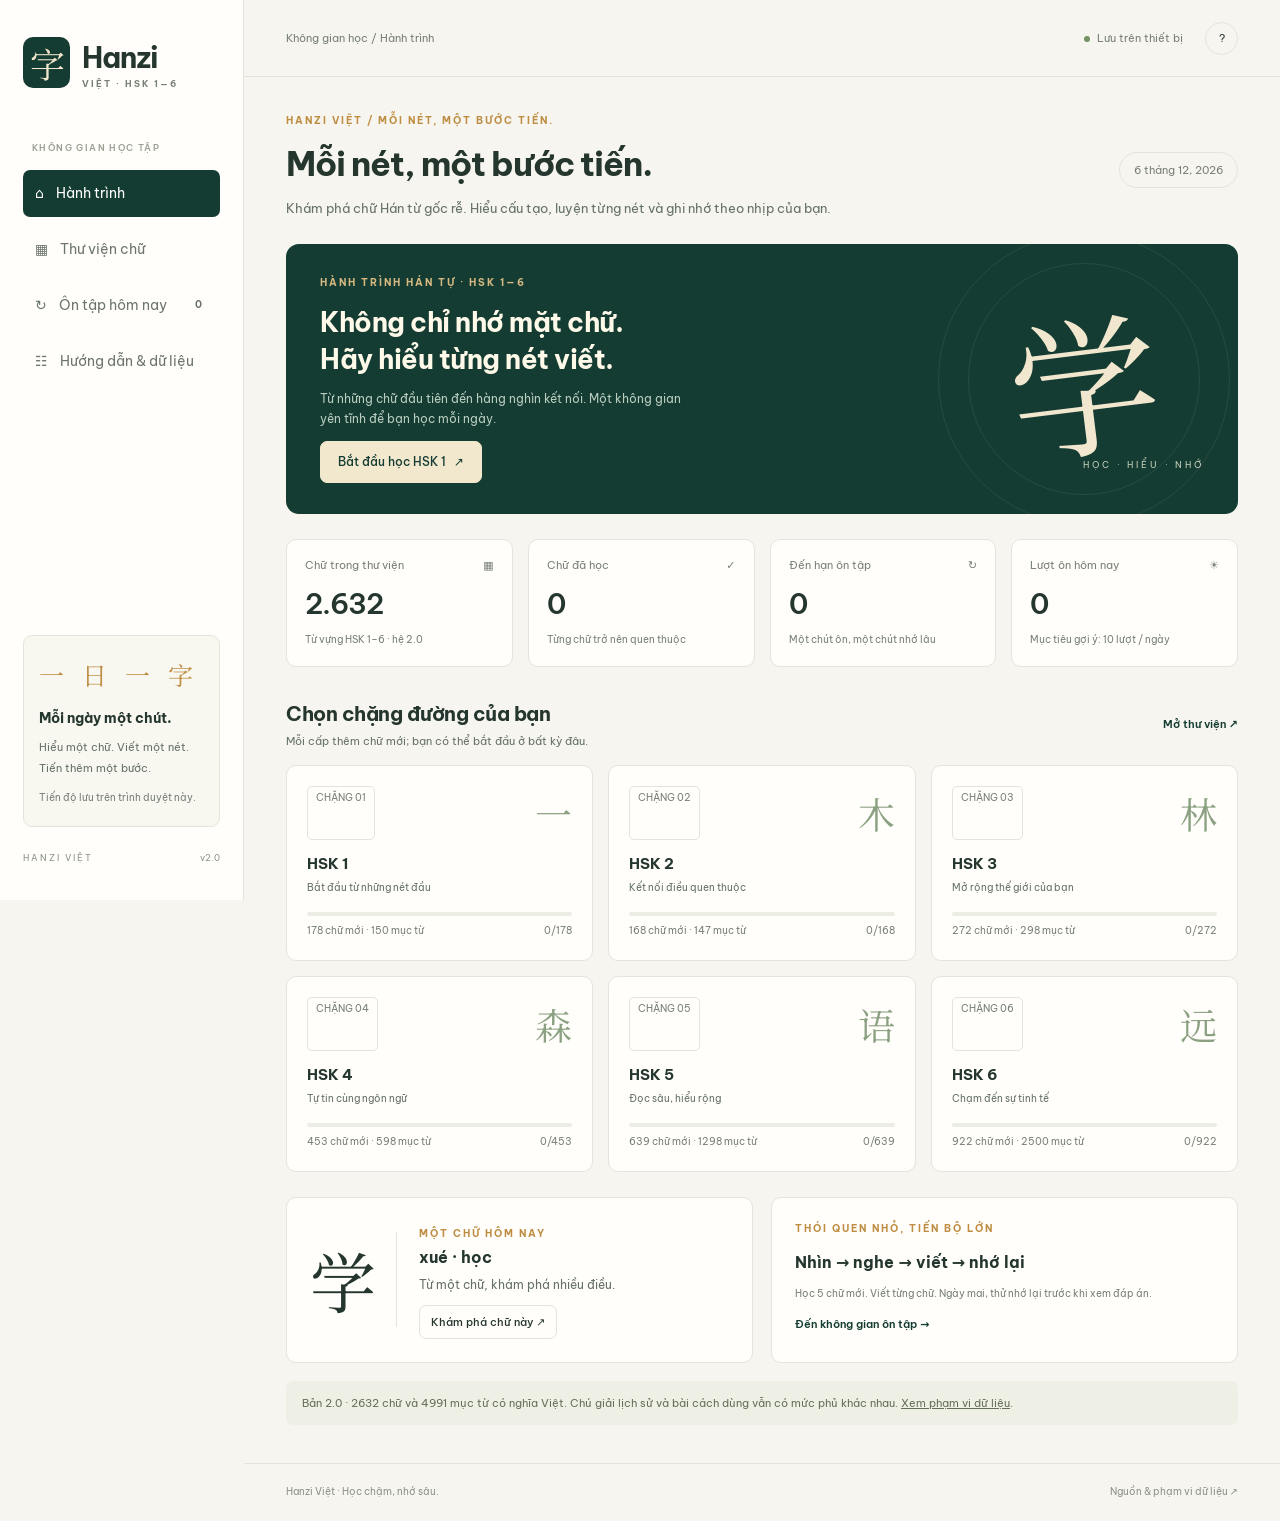
==== index.html @ 939bdaa4 "Add files via upload" ====
<!doctype html><html lang="vi"><head><meta charset="utf-8"><meta name="viewport" content="width=device-width,initial-scale=1"><meta name="theme-color" content="#153c32"><meta name="description" content="Học chữ Hán HSK 1–6: tra cứu, phân tích thành phần, luyện viết và ôn tập."><title>Hanzi Việt — Mỗi nét, một bước tiến</title><link rel="stylesheet" href="./css/style.css?v=2.0.0"><link rel="icon" href="./icon.svg" type="image/svg+xml"></head><body>
<aside class="sidebar"><a class="brand" href="#home"><span class="seal">字</span><span>Hanzi<span class="brand-small">VIỆT · HSK 1—6</span></span></a><div class="side-label">KHÔNG GIAN HỌC TẬP</div><nav aria-label="Điều hướng chính"><a href="#home" data-page="home">⌂ <span>Hành trình</span></a><a href="#library" data-page="library">▦ <span>Thư viện chữ</span></a><a href="#review" data-page="review">↻ <span>Ôn tập hôm nay</span><b id="dueBadge">0</b></a><a href="#guide" data-page="guide">☷ <span>Hướng dẫn & dữ liệu</span></a></nav><div class="side-note"><span>一 日 一 字</span><h3>Mỗi ngày một chút.</h3><p>Hiểu một chữ. Viết một nét.<br>Tiến thêm một bước.</p><div class="tiny">Tiến độ lưu trên trình duyệt này.</div></div><div class="side-footer">HANZI VIỆT <span>v2.0</span></div></aside>
<div class="shell"><header><span id="breadcrumb">Không gian học / Hành trình</span><div class="top-actions"><span class="local-dot">Lưu trên thiết bị</span><button id="helpBtn" class="icon-btn" aria-label="Hướng dẫn">?</button></div></header><main id="main" tabindex="-1"><div class="loading">Đang mở thư viện Hán tự…</div></main><footer>Hanzi Việt · Học chậm, nhớ sâu. <a href="#guide">Nguồn & phạm vi dữ liệu ↗</a></footer></div>
<dialog id="characterDialog"><div class="dialog-top"><span id="dialogLabel">KHÁM PHÁ CHỮ HÁN</span><button id="closeDialog" class="icon-btn" aria-label="Đóng">✕</button></div><div id="characterContent"></div></dialog><div id="toast" role="status" aria-live="polite"></div>
<script src="./vendor/hanzi-writer.min.js" defer></script><script type="module" src="./js/app.js?v=2.0.0"></script></body></html>
---- css/style.css ----
@import url('https://fonts.googleapis.com/css2?family=Be+Vietnam+Pro:wght@400;500;600;700;800&family=Noto+Serif+SC:wght@400;500;600&display=swap');
:root{--paper:#f6f5ef;--white:#fffefa;--ink:#24362e;--green:#153c32;--muted:#788076;--line:#e3e5dc;--gold:#be8d42;--pale:#eaf0e6;--red:#a3543f}*{box-sizing:border-box}body{margin:0;background:var(--paper);color:var(--ink);font:14px/1.65 'Be Vietnam Pro',system-ui,sans-serif}button,input,select{font:inherit}button,a{touch-action:manipulation}button{cursor:pointer}a{color:inherit;text-decoration:none}button:focus-visible,a:focus-visible,input:focus-visible,select:focus-visible{outline:3px solid #be8d42;outline-offset:3px}button:disabled{opacity:.45;cursor:default}h1,h2,h3,p{margin-top:0}h1{font-size:34px;letter-spacing:-1.2px;line-height:1.3;margin-bottom:12px}h2{font-size:20px;letter-spacing:-.5px}h3{font-size:16px}p{color:#657166}.sidebar{position:fixed;inset:0 auto 0 0;width:244px;background:var(--white);border-right:1px solid var(--line);padding:34px 23px;display:flex;flex-direction:column}.brand{display:flex;align-items:center;gap:12px;font-size:29px;font-weight:700;letter-spacing:-1px}.seal{display:grid;place-items:center;background:var(--green);color:#f3e8ce;width:47px;height:51px;border-radius:10px;font:35px 'Noto Serif SC',serif}.brand-small{display:block;font-size:9px;letter-spacing:2px;color:var(--muted);margin-top:-5px}.side-label{font-size:9px;font-weight:600;letter-spacing:1.4px;color:#9ba093;margin:49px 9px 14px}nav{display:grid;gap:9px}nav a{display:flex;gap:12px;align-items:center;padding:12px;border-radius:7px;color:#6c766b;font-size:14px}nav a.active{background:var(--green);color:white}nav b{margin-left:auto;font-size:10px;background:#ffffff25;border-radius:5px;padding:1px 6px}.side-note{margin-top:auto;border:1px solid var(--line);border-radius:9px;padding:20px 15px;background:#f8f8f1}.side-note>span{color:var(--gold);font:25px 'Noto Serif SC',serif;letter-spacing:6px}.side-note h3{margin:15px 0 7px;font-size:14px}.side-note p{font-size:11px;line-height:1.9}.tiny{font-size:10px;color:var(--muted)}.side-footer{font-size:9px;letter-spacing:2px;padding-top:24px;color:#8b9385}.side-footer span{float:right;letter-spacing:0}.shell{margin-left:244px}header{height:77px;border-bottom:1px solid var(--line);padding:0 42px;display:flex;align-items:center;justify-content:space-between;font-size:11px;color:var(--muted)}.top-actions{display:flex;gap:22px;align-items:center}.local-dot:before{content:'';display:inline-block;width:6px;height:6px;border-radius:100%;background:#729264;margin-right:7px}.icon-btn{border:1px solid var(--line);border-radius:50%;background:transparent;color:var(--ink);width:33px;height:33px}main{max-width:1310px;margin:auto;padding:36px 42px 20px;min-height:calc(100vh - 145px)}.eyebrow{font-size:10px;letter-spacing:2px;font-weight:700;color:var(--gold);margin-bottom:12px}.heading-row,.section-head{display:flex;align-items:center;justify-content:space-between;gap:15px}.intro p{max-width:600px;font-size:13px}.date-pill{border:1px solid var(--line);padding:8px 14px;border-radius:30px;font-size:11px;color:var(--muted);white-space:nowrap}.hero{background:var(--green);border-radius:13px;overflow:hidden;position:relative;color:#fff9e9;margin:25px 0;min-height:245px;padding:31px 34px;display:flex;align-items:center;justify-content:space-between}.hero-copy{max-width:55%;position:relative;z-index:1}.hero .eyebrow{color:#d6b980}.hero h2{font-size:27px;margin-bottom:10px;line-height:1.4}.hero p{color:#b9cdc0;font-size:12px;max-width:370px}.hero-art{width:240px;align-self:stretch;display:flex;align-items:center;justify-content:center;position:relative}.hero-art:before,.hero-art:after{content:'';position:absolute;border:1px solid #ffffff14;border-radius:50%;width:230px;height:230px}.hero-art:after{width:290px;height:290px}.hero-char{font:150px/1 'Noto Serif SC',serif;color:#f1e7ce;z-index:1;transform:rotate(-7deg)}.hero-art small{position:absolute;bottom:10px;right:0;letter-spacing:3px;color:#c6d1bc;font-size:9px}.btn{border:1px solid var(--line);background:var(--white);color:var(--ink);border-radius:7px;padding:10px 17px;display:inline-flex;align-items:center;justify-content:center;gap:8px;font-weight:500;font-size:12px}.btn.primary{background:var(--green);border-color:var(--green);color:white}.btn.cream{background:#f2e8ce;color:var(--green);border-color:#f2e8ce}.btn.ghost{background:transparent}.btn.small{padding:7px 11px;font-size:11px}.stats{display:grid;grid-template-columns:repeat(4,1fr);gap:15px;margin:25px 0 30px}.stat{background:var(--white);border:1px solid var(--line);border-radius:10px;padding:16px 18px}.stat-top{font-size:11px;color:var(--muted);display:flex;justify-content:space-between}.stat strong{font-size:28px;font-weight:600;letter-spacing:-1px;display:block;margin-top:7px}.stat small{font-size:10px;color:var(--muted)}.section-head{margin:28px 0 15px}.section-head h2{margin:0}.section-head p{font-size:11px;margin:2px 0 0}.text-link{font-size:11px;color:var(--green);font-weight:600}.levels{display:grid;grid-template-columns:repeat(3,1fr);gap:15px}.level-card{background:var(--white);border:1px solid var(--line);border-radius:10px;padding:20px;text-align:left;color:var(--ink);position:relative;transition:transform .15s,border-color .15s}.level-card:hover{transform:translateY(-3px);border-color:#80987b}.level-top{display:flex;justify-content:space-between}.level-no{font-size:10px;padding:3px 8px;border:1px solid var(--line);border-radius:5px;color:var(--muted)}.level-glyph{font:37px 'Noto Serif SC',serif;color:#8ba182}.level-card h3{margin:12px 0 3px;font-size:15px}.level-card p{font-size:10px;margin:0}.progress-line{height:4px;background:#ecede5;border-radius:5px;overflow:hidden;margin:16px 0 7px}.progress-line span{display:block;height:100%;background:#849e6f}.level-meta{display:flex;justify-content:space-between;font-size:10px;color:var(--muted)}.bottom-grid{display:grid;grid-template-columns:1fr 1fr;gap:18px;margin-top:25px}.panel{background:var(--white);border:1px solid var(--line);padding:23px;border-radius:10px}.panel h3{margin-bottom:10px}.daily{display:flex;gap:22px;align-items:center}.daily-glyph{font:66px 'Noto Serif SC',serif;min-width:80px;text-align:center;border-right:1px solid var(--line);padding-right:20px}.daily h3{margin:0}.daily p{font-size:12px;margin:5px 0 10px}.note{font-size:11px;padding:13px 16px;border-radius:7px;background:#eeefe5;color:#65705a;margin:18px 0}.note.warning{background:#fbefdf;color:#856028}.filters{display:flex;gap:10px;align-items:center;flex-wrap:wrap;margin:22px 0 15px}.search{flex:1;min-width:180px;border:1px solid var(--line);background:var(--white);border-radius:8px;padding:12px 14px}.select{border:1px solid var(--line);background:var(--white);border-radius:8px;padding:11px 14px}.segmented{display:flex;gap:5px;flex-wrap:wrap}.chip{border:1px solid var(--line);background:var(--white);border-radius:6px;padding:7px 12px;font-size:11px;color:var(--muted)}.chip.active{background:var(--green);border-color:var(--green);color:white}.library-toolbar{display:flex;justify-content:space-between;align-items:center;margin:18px 0;gap:10px;flex-wrap:wrap;font-size:11px;color:var(--muted)}.char-grid{display:grid;grid-template-columns:repeat(6,1fr);gap:12px}.char-card{position:relative;padding:18px 10px 14px;background:var(--white);border:1px solid var(--line);border-radius:9px;text-align:center;color:var(--ink)}.char-card:hover{border-color:#80987b;background:#f0f4eb}.char-card .hanzi{font:45px/1.4 'Noto Serif SC',serif;display:block}.char-card .py{color:var(--gold);font-size:11px;display:block;min-height:20px}.char-card .meaning{font-size:10px;color:var(--muted);display:block;white-space:nowrap;text-overflow:ellipsis;overflow:hidden}.learned-mark{position:absolute;right:8px;top:6px;color:#6d8e61;font-size:11px}.pagination{display:flex;justify-content:center;align-items:center;gap:15px;margin:23px 0;font-size:12px}footer{max-width:1310px;padding:20px 42px;margin:auto;color:#8d9488;font-size:10px;display:flex;justify-content:space-between;gap:15px;border-top:1px solid var(--line)}dialog{border:1px solid var(--line);border-radius:15px;background:var(--paper);color:var(--ink);max-width:920px;width:calc(100% - 32px);padding:0;max-height:92vh}dialog::backdrop{background:#10271f80;backdrop-filter:blur(3px)}.dialog-top{display:flex;align-items:center;justify-content:space-between;padding:15px 24px;border-bottom:1px solid var(--line);font-size:10px;letter-spacing:1px;position:sticky;top:0;background:var(--paper);z-index:3}.detail-main{display:grid;grid-template-columns:260px 1fr;gap:25px;padding:25px}.writer-col{text-align:center}.writer-box{background:var(--white);border:1px solid var(--line);border-radius:9px;width:240px;height:240px;margin:0 auto 12px;position:relative;background-image:linear-gradient(45deg,transparent 49.7%,#e5e7dc 50%,transparent 50.3%),linear-gradient(-45deg,transparent 49.7%,#e5e7dc 50%,transparent 50.3%),linear-gradient(90deg,transparent 49.7%,#e5e7dc 50%,transparent 50.3%),linear-gradient(transparent 49.7%,#e5e7dc 50%,transparent 50.3%);touch-action:none;overflow:hidden}.writer-fallback{font:150px/240px 'Noto Serif SC',serif;color:#49654b}.writer-actions{display:flex;gap:6px;justify-content:center;flex-wrap:wrap}.writing-status{font-size:11px;color:var(--muted);min-height:36px;margin:12px 0}.detail-title{font-size:31px;margin-bottom:4px}.detail-pinyin{color:var(--gold);font-size:18px}.detail-meaning{font-size:19px;margin:12px 0}.en{font-size:12px;color:var(--muted)}.tag{font-size:10px;display:inline-block;padding:2px 7px;border-radius:4px;background:var(--pale);color:#527049;margin-right:5px}.detail-tabs{display:flex;overflow:auto;gap:8px;border-bottom:1px solid var(--line);margin:18px 0 15px;padding-bottom:8px}.detail-tabs button{white-space:nowrap}.detail-section{font-size:12px}.component{font:24px 'Noto Serif SC',serif;color:var(--green);background:var(--pale);padding:12px;border-radius:8px;margin-bottom:14px;overflow-wrap:anywhere}.detail-section h3{font-size:13px;margin:18px 0 6px}.word-row{border-bottom:1px solid var(--line);padding:10px 0;display:flex;align-items:center;justify-content:space-between;gap:12px}.word-row strong{font:23px 'Noto Serif SC',serif}.word-row p{font-size:11px;margin:0}.word-row span{font-size:11px;color:var(--gold)}.sentence{border-left:3px solid #9eb38a;padding:4px 12px;margin:13px 0}.sentence .zh{font:22px/1.7 'Noto Serif SC',serif}.sentence p{margin:4px 0}.detail-buttons{display:flex;flex-wrap:wrap;gap:7px;margin-top:18px}.empty{text-align:center;padding:50px 20px;color:var(--muted)}.review-card{max-width:650px;margin:25px auto;text-align:center;padding:35px}.review-glyph{font:130px 'Noto Serif SC',serif;margin:20px 0}.review-answer{border-top:1px solid var(--line);margin-top:20px;padding-top:20px}.review-actions{display:flex;justify-content:center;gap:10px;flex-wrap:wrap;margin-top:20px}.review-actions .again{border-color:#d7b9a9;color:var(--red)}.guide-grid{display:grid;grid-template-columns:1fr 1fr;gap:18px}.guide-grid .panel{font-size:12px}.guide-grid li{margin-bottom:10px;color:#657166}.source-link{display:block;text-decoration:underline;text-underline-offset:3px;margin:8px 0;color:var(--green)}.coverage{width:100%;border-collapse:collapse;font-size:11px}.coverage th,.coverage td{text-align:left;padding:10px;border-bottom:1px solid var(--line)}#toast{position:fixed;bottom:26px;left:50%;transform:translateX(-50%);background:var(--green);color:white;border-radius:8px;padding:12px 20px;z-index:20;font-size:12px;display:none;max-width:90vw}.loading{padding:70px;text-align:center;color:var(--muted)}.error{padding:20px;background:#fbefdf;border-radius:10px;color:#854f2f}.file-input{display:none}.guide-wide{grid-column:1/-1}.notice-small{font-size:10px;color:var(--muted)}
@media(min-width:1450px){.char-grid{grid-template-columns:repeat(8,1fr)}}
@media(max-width:1100px){.sidebar{width:205px;padding:28px 15px}.shell{margin-left:205px}main{padding:28px}header{padding:0 28px}.char-grid{grid-template-columns:repeat(5,1fr)}.levels{gap:10px}.hero-art{width:180px}.hero-char{font-size:125px}.stats{gap:10px}.stat{padding:14px}.stat strong{font-size:25px}.detail-main{grid-template-columns:245px 1fr;gap:15px;padding:20px}}
@media(max-width:760px){.sidebar{position:relative;width:100%;padding:15px 18px;border-right:0;border-bottom:1px solid var(--line);display:block}.brand{font-size:24px}.seal{width:36px;height:39px;font-size:28px}.brand-small{font-size:8px}.side-label,.side-note,.side-footer{display:none}nav{display:flex;gap:5px;margin-top:15px;overflow:auto}nav a{font-size:11px;padding:9px;gap:5px;white-space:nowrap;flex:1;justify-content:center}nav a:last-child span{font-size:0}nav a:last-child span:after{content:'Trợ giúp';font-size:11px}nav b{display:none}.shell{margin-left:0}header{height:48px;padding:0 19px;font-size:10px}.local-dot{display:none}main{padding:24px 18px 20px}h1{font-size:27px}.date-pill{display:none}.intro p{font-size:12px}.hero{padding:24px 21px;min-height:230px;margin:20px 0}.hero-copy{max-width:72%}.hero h2{font-size:23px}.hero p{font-size:11px}.hero-art{width:80px}.hero-char{font-size:90px}.hero-art:before{width:150px;height:150px}.hero-art:after{width:200px;height:200px}.hero-art small{display:none}.stats{grid-template-columns:1fr 1fr;gap:10px;margin:20px 0}.stat{padding:13px 15px}.stat strong{font-size:27px}.stat-top{font-size:10px}.levels{grid-template-columns:1fr 1fr}.level-card{padding:16px}.level-card p{font-size:9px}.bottom-grid,.guide-grid{grid-template-columns:1fr}.guide-wide{grid-column:auto}.panel{padding:19px}.section-head h2{font-size:18px}.char-grid{grid-template-columns:repeat(3,1fr);gap:9px}.char-card{padding:13px 7px}.char-card .hanzi{font-size:41px}.filters{gap:8px}.search{min-width:100%;order:-1}.select{flex:1;padding:9px;font-size:11px}.segmented{gap:5px}.chip{padding:6px 10px}.detail-main{display:flex;flex-direction:column;padding:17px}.detail-title{font-size:25px}.detail-info{min-width:0}.writer-col{border-bottom:1px solid var(--line);padding-bottom:15px}.detail-pinyin{font-size:16px}.detail-meaning{font-size:18px}.detail-tabs{position:sticky;top:64px;background:var(--paper);z-index:2;padding-top:6px}.dialog-top{padding:12px 17px}dialog{width:calc(100% - 16px);max-height:94vh}.review-glyph{font-size:110px}.review-card{padding:25px 16px}footer{padding:16px 18px;font-size:9px;display:block}footer a{display:block;margin-top:5px}.section-head .text-link{font-size:10px}.daily-glyph{font-size:53px}.coverage th,.coverage td{padding:8px 4px}.guide-grid .panel{overflow:auto}}
@media(prefers-reduced-motion:reduce){*{scroll-behavior:auto!important;transition:none!important}}
/* v2: content-first mobile dialog, visible tab panels and explicit scrolling. */
dialog{overflow-y:auto;overscroll-behavior:contain;max-height:92dvh;scroll-padding-top:70px}.detail-section{min-height:210px;scroll-margin-top:130px;outline-offset:4px}.detail-tabs{position:sticky;top:64px;background:var(--paper);z-index:2;flex-wrap:wrap;overflow:visible;padding-top:8px}.detail-tabs .chip{font-size:12px;padding:9px 12px;min-height:42px}.detail-overview{overflow-wrap:anywhere}.panel-title{font-size:18px!important;margin:4px 0 8px!important}.panel-lead{color:var(--muted);font-size:12px}.structure-overview{display:grid;grid-template-columns:1fr 1fr;gap:15px}.structure-overview .component{margin:5px 0}.ids-tree{padding:18px;background:var(--white);border:1px solid var(--line);border-radius:9px;overflow:auto;margin-bottom:12px}.ids-node{text-align:center}.ids-label{font-size:11px;color:#6c7f62}.ids-children{display:flex;gap:14px;align-items:center;justify-content:center;padding-top:12px}.ids-leaf{font:34px 'Noto Serif SC',serif;background:var(--pale);padding:8px 13px;border-radius:7px}.component-item{display:flex;gap:13px;align-items:center;padding:13px 0;border-bottom:1px solid var(--line)}.component-item .part-char{font:30px 'Noto Serif SC',serif;min-width:42px;text-align:center}.component-item>div{flex:1}.component-item p{margin:3px 0;font-size:11px}.sense-card,.usage-card{background:var(--white);border:1px solid var(--line);border-radius:8px;padding:15px;margin:12px 0}.sense-card ul{padding-left:20px}.sense-card li{margin:4px 0}.pattern{background:var(--pale);padding:12px;border-radius:5px}.sentence-source a{text-decoration:underline}.word-senses{font-size:11px;margin-top:6px}.word-senses summary{cursor:pointer;color:var(--green)}.word-senses p{padding:5px 0}.detail-meaning{font-size:17px;max-height:150px;overflow:auto}.jump-write{margin:20px 0;display:none}.writer-col h3{font-size:14px}.memory-note{border-left:3px solid var(--gold)}
@media(max-width:760px){dialog{max-height:94dvh;width:calc(100% - 16px)}.detail-info{order:0}.writer-col{order:1;border-top:1px solid var(--line);border-bottom:0;padding:20px 0 10px;scroll-margin-top:70px}.detail-main{gap:15px}.detail-tabs{top:55px;gap:6px;margin:14px 0 15px}.detail-tabs .chip{flex:1;white-space:nowrap;font-size:11px;padding:9px 7px}.detail-section{font-size:14px;scroll-margin-top:124px;min-height:250px}.detail-section p{line-height:1.8}.detail-section h3{font-size:15px}.detail-title{font-size:27px}.detail-meaning{font-size:17px;margin:9px 0}.detail-buttons{gap:6px;margin-top:12px}.detail-buttons .btn{min-height:38px}.structure-overview{gap:12px}.ids-tree{padding:15px 8px}.ids-children{gap:8px}.ids-leaf{font-size:28px;padding:8px}.jump-write{display:inline-flex}.sentence .zh{font-size:23px}.word-row p{font-size:13px}.detail-tabs .chip.active{box-shadow:0 2px 0 #d1b67d}.dialog-top{top:0}.notice-small{line-height:1.7}.word-row{align-items:flex-start}.word-row .btn{flex-shrink:0}}
@media(max-width:760px){.detail-tabs{display:grid;grid-template-columns:repeat(2,minmax(0,1fr));gap:7px}.detail-tabs .chip{width:100%;min-width:0;font-size:12px}.detail-section{scroll-margin-top:180px}}
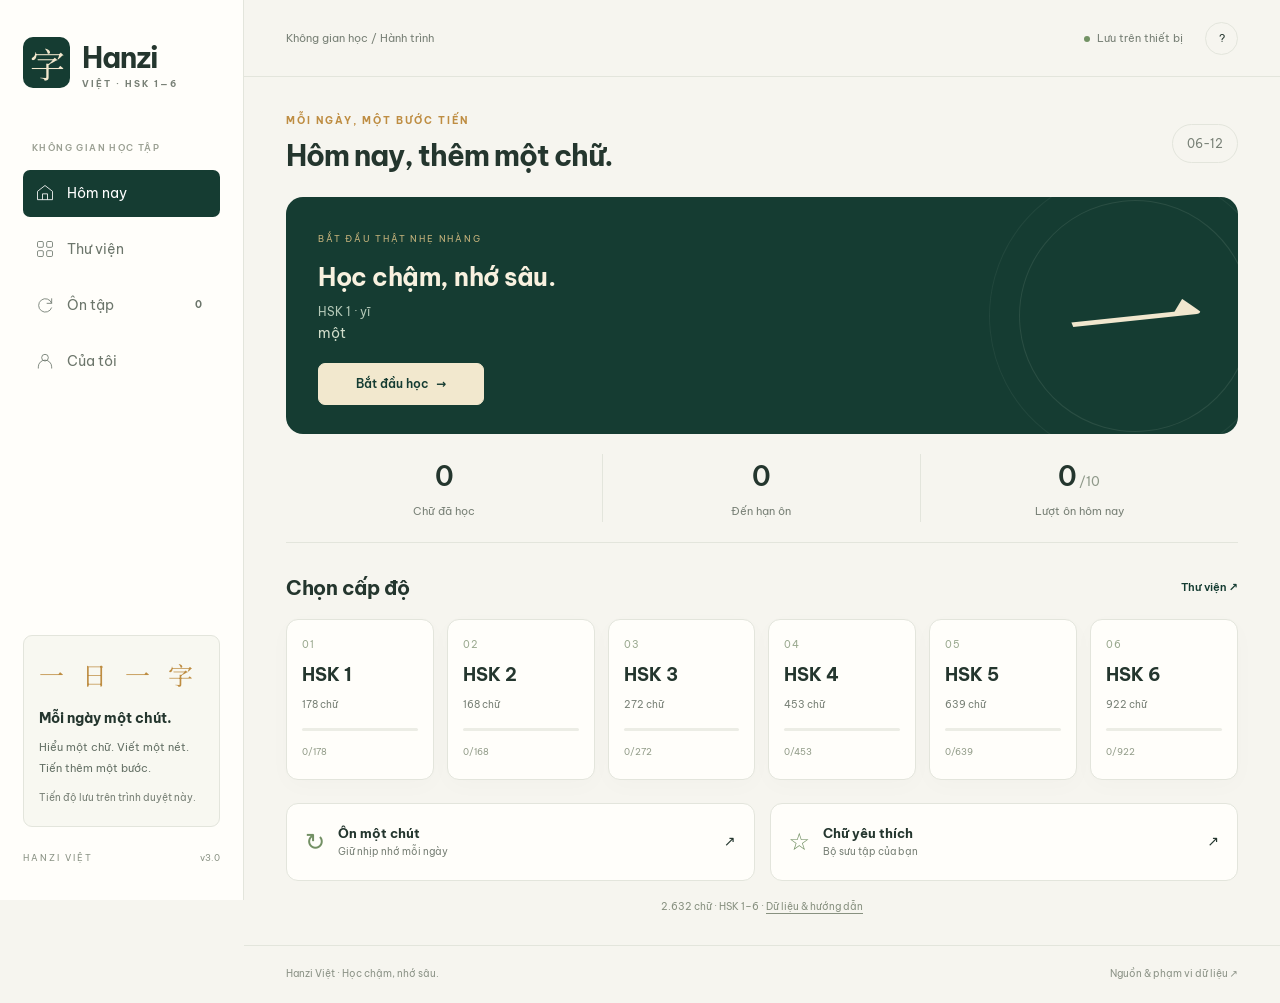
==== commit 7549ee7a: "Add files via upload" ====
--- a/index.html
+++ b/index.html
@@ -1,5 +1,5 @@
-<!doctype html><html lang="vi"><head><meta charset="utf-8"><meta name="viewport" content="width=device-width,initial-scale=1"><meta name="theme-color" content="#153c32"><meta name="description" content="Học chữ Hán HSK 1–6: tra cứu, phân tích thành phần, luyện viết và ôn tập."><title>Hanzi Việt — Mỗi nét, một bước tiến</title><link rel="stylesheet" href="./css/style.css?v=2.0.0"><link rel="icon" href="./icon.svg" type="image/svg+xml"></head><body>
-<aside class="sidebar"><a class="brand" href="#home"><span class="seal">字</span><span>Hanzi<span class="brand-small">VIỆT · HSK 1—6</span></span></a><div class="side-label">KHÔNG GIAN HỌC TẬP</div><nav aria-label="Điều hướng chính"><a href="#home" data-page="home">⌂ <span>Hành trình</span></a><a href="#library" data-page="library">▦ <span>Thư viện chữ</span></a><a href="#review" data-page="review">↻ <span>Ôn tập hôm nay</span><b id="dueBadge">0</b></a><a href="#guide" data-page="guide">☷ <span>Hướng dẫn & dữ liệu</span></a></nav><div class="side-note"><span>一 日 一 字</span><h3>Mỗi ngày một chút.</h3><p>Hiểu một chữ. Viết một nét.<br>Tiến thêm một bước.</p><div class="tiny">Tiến độ lưu trên trình duyệt này.</div></div><div class="side-footer">HANZI VIỆT <span>v2.0</span></div></aside>
+<!doctype html><html lang="vi"><head><meta charset="utf-8"><meta name="viewport" content="width=device-width,initial-scale=1,viewport-fit=cover"><meta name="theme-color" content="#153c32"><meta name="description" content="Học chữ Hán HSK 1–6: tra cứu, phân tích thành phần, luyện viết và ôn tập."><title>Hanzi Việt — Mỗi nét, một bước tiến</title><link rel="stylesheet" href="./css/style.css?v=3.0.0"><link rel="stylesheet" href="./css/mobile.css?v=3.0.0"><link rel="icon" href="./icon.svg" type="image/svg+xml"></head><body>
+<aside class="sidebar"><a class="brand" href="#home"><span class="seal">字</span><span>Hanzi<span class="brand-small">VIỆT · HSK 1—6</span></span></a><div class="side-label">KHÔNG GIAN HỌC TẬP</div><nav aria-label="Điều hướng chính"><a href="#home" data-page="home"><svg viewBox="0 0 24 24" fill="none" stroke="currentColor" aria-hidden="true"><path d="m3 10 9-7 9 7v10H3zM9 20v-7h6v7"/></svg> <span>Hôm nay</span></a><a href="#library" data-page="library"><svg viewBox="0 0 24 24" fill="none" stroke="currentColor" aria-hidden="true"><rect x="3" y="3" width="7" height="7" rx="1.5"/><rect x="14" y="3" width="7" height="7" rx="1.5"/><rect x="3" y="14" width="7" height="7" rx="1.5"/><rect x="14" y="14" width="7" height="7" rx="1.5"/></svg> <span>Thư viện</span></a><a href="#review" data-page="review"><svg viewBox="0 0 24 24" fill="none" stroke="currentColor" aria-hidden="true"><path d="M20 10a8 8 0 1 0 0 5M20 4v6h-6"/></svg> <span>Ôn tập</span><b id="dueBadge">0</b></a><a href="#guide" data-page="guide"><svg viewBox="0 0 24 24" fill="none" stroke="currentColor" aria-hidden="true"><circle cx="12" cy="8" r="4"/><path d="M4 21v-2a8 8 0 0 1 16 0v2"/></svg> <span>Của tôi</span></a></nav><div class="side-note"><span>一 日 一 字</span><h3>Mỗi ngày một chút.</h3><p>Hiểu một chữ. Viết một nét.<br>Tiến thêm một bước.</p><div class="tiny">Tiến độ lưu trên trình duyệt này.</div></div><div class="side-footer">HANZI VIỆT <span>v3.0</span></div></aside>
 <div class="shell"><header><span id="breadcrumb">Không gian học / Hành trình</span><div class="top-actions"><span class="local-dot">Lưu trên thiết bị</span><button id="helpBtn" class="icon-btn" aria-label="Hướng dẫn">?</button></div></header><main id="main" tabindex="-1"><div class="loading">Đang mở thư viện Hán tự…</div></main><footer>Hanzi Việt · Học chậm, nhớ sâu. <a href="#guide">Nguồn & phạm vi dữ liệu ↗</a></footer></div>
 <dialog id="characterDialog"><div class="dialog-top"><span id="dialogLabel">KHÁM PHÁ CHỮ HÁN</span><button id="closeDialog" class="icon-btn" aria-label="Đóng">✕</button></div><div id="characterContent"></div></dialog><div id="toast" role="status" aria-live="polite"></div>
-<script src="./vendor/hanzi-writer.min.js" defer></script><script type="module" src="./js/app.js?v=2.0.0"></script></body></html>
+<script src="./vendor/hanzi-writer.min.js" defer></script><script type="module" src="./js/app.js?v=3.0.0"></script></body></html>
--- a/css/mobile.css
+++ b/css/mobile.css
@@ -0,0 +1,18 @@
+/* Hanzi Việt v3 — short learning cards, independent canvas, thumb navigation. */
+:root{--nav-h:72px;--card-shadow:0 6px 24px #193f2f05}button,a,input,select{ -webkit-tap-highlight-color:transparent}.muted{color:var(--muted)}.home-greeting{display:flex;align-items:center;justify-content:space-between;margin:0 0 23px}.home-greeting .eyebrow{margin-bottom:7px}.home-greeting h1{font-size:29px;margin:0}.day-badge{font-size:12px;border:1px solid var(--line);border-radius:30px;padding:9px 14px;color:var(--muted)}.continue-card{background:var(--green);border-radius:17px;padding:29px 32px;display:flex;justify-content:space-between;gap:20px;min-height:236px;overflow:hidden;position:relative;color:#f8f1df}.continue-kicker{font-size:9px;letter-spacing:1.8px;color:#c6b37c}.continue-copy{position:relative;z-index:1;max-width:70%}.continue-copy h2{font-size:25px;line-height:1.4;margin:11px 0 7px}.continue-copy p{font-size:12px;color:#b4c9b8;margin-bottom:18px}.continue-copy p span{color:#d1ddcb;font-size:14px}.continue-copy .btn{min-width:166px;font-weight:600}.continue-glyph{font:142px/1 'Noto Serif SC',serif;color:#f1e7ce;align-self:center;position:relative;transform:rotate(-6deg)}.continue-glyph:before{content:'';width:230px;height:230px;border:1px solid #dbe5d51a;border-radius:50%;position:absolute;left:50%;top:50%;transform:translate(-50%,-50%)}.continue-glyph:after{content:'';width:290px;height:290px;border:1px solid #dbe5d510;border-radius:50%;position:absolute;left:50%;top:50%;transform:translate(-50%,-50%)}.mini-stats{display:grid;grid-template-columns:repeat(3,1fr);padding:20px 0;border-bottom:1px solid var(--line);margin-bottom:25px}.mini-stats>div{text-align:center;border-right:1px solid var(--line)}.mini-stats>div:last-child{border:0}.mini-stats strong{display:block;font-size:27px;font-weight:600}.mini-stats small{font-size:13px;font-weight:400;color:#8f998a;margin-left:2px}.mini-stats span{font-size:11px;color:var(--muted)}.compact-levels{display:grid;grid-template-columns:repeat(6,minmax(0,1fr));gap:13px}.compact-level{padding:17px 15px;background:var(--white);border:1px solid var(--line);border-radius:12px;text-align:left;color:var(--ink);box-shadow:var(--card-shadow);position:relative}.level-index{font-size:10px;color:#9aa98f;letter-spacing:1px;display:block}.compact-level strong{font-size:18px;display:block;margin:7px 0 2px}.compact-level>small{font-size:10px;color:var(--muted)}.compact-level .progress-line{height:3px;margin:13px 0 8px}.level-completion{font-size:9px;color:#929c89}.compact-level:hover{border-color:#8eaa83;background:#f0f3e8}.home-shortcuts{display:grid;grid-template-columns:1fr 1fr;gap:15px;margin:23px 0 18px}.home-shortcuts>a,.home-shortcuts>button{border:1px solid var(--line);background:var(--white);border-radius:12px;display:flex;align-items:center;gap:13px;padding:18px;text-align:left;color:var(--ink)}.home-shortcuts>*>div{flex:1}.home-shortcuts b{font-size:13px;display:block}.home-shortcuts small{font-size:10px;color:var(--muted);display:block}.shortcut-symbol{font-size:24px;color:#739064}.home-footnote{text-align:center;font-size:10px;color:#889180}.home-footnote a{text-decoration:underline;text-underline-offset:3px}.backup-panel{margin:20px 0}.backup-actions{display:flex;gap:10px}.guide-accordions{display:grid;gap:12px}.guide-topic{background:var(--white);border:1px solid var(--line);border-radius:12px;padding:0 20px;overflow:hidden;font-size:12px}.guide-topic>summary{padding:20px 0;list-style:none;cursor:pointer;font-size:14px;font-weight:500;display:flex;gap:14px;align-items:center}.guide-topic>summary::-webkit-details-marker{display:none}.guide-topic>summary>span{color:var(--gold);font-size:11px}.guide-topic>summary>b{margin-left:auto;font-weight:400}.guide-topic[open]>summary{border-bottom:1px solid var(--line);margin-bottom:17px}.guide-topic p{line-height:1.8}.guide-topic li{margin-bottom:10px}.guide-topic ol{padding-left:22px}.guide-topic[open]>summary>b{transform:rotate(45deg)}
+/* Learning shell: only the active stage scrolls. */
+#characterDialog{width:min(780px,calc(100% - 40px));height:min(820px,calc(100dvh - 40px));max-height:calc(100dvh - 40px);padding:0;overflow:hidden;border-radius:20px;scroll-padding:0;background:#f7f7f0}#characterDialog[open]{display:flex;flex-direction:column}#characterDialog .dialog-top{position:relative;flex-shrink:0;padding:12px 22px;height:57px;background:var(--white);letter-spacing:0}.study-heading{font-size:10px;letter-spacing:1.5px;color:#6d7e68}.study-heading-level{display:block;font-size:10px;color:#98a08e;letter-spacing:0;margin-top:1px}.dialog-top .icon-btn{height:36px;width:36px}#characterContent{min-height:0;flex:1}.study-layout{height:100%;display:flex;flex-direction:column}.study-identity{display:flex;gap:14px;align-items:center;padding:16px 25px 14px;flex-shrink:0}.identity-char{font:57px/1.1 'Noto Serif SC',serif;color:var(--green);min-width:64px;text-align:center}.identity-copy{min-width:0;flex:1}.identity-reading{font-size:17px;color:var(--gold);line-height:1.5}.identity-reading .tag{margin-left:8px;vertical-align:middle;font-size:9px}.meaning-disclosure{font-size:13px;position:relative}.meaning-disclosure>summary{list-style:none;cursor:pointer;display:-webkit-box;-webkit-line-clamp:2;-webkit-box-orient:vertical;overflow:hidden;line-height:1.5}.meaning-disclosure>summary::-webkit-details-marker{display:none}.meaning-disclosure[open]>p{position:absolute;inset:30px -10px auto -10px;background:var(--white);box-shadow:0 8px 25px #203e2920;border:1px solid var(--line);padding:14px;border-radius:9px;z-index:5;font-size:13px;color:var(--ink);max-height:190px;overflow:auto}.round-action{width:42px;height:42px;flex-shrink:0;border-radius:50%;border:1px solid var(--line);background:var(--white);color:var(--green);font-size:18px;display:inline-grid;place-items:center}.round-action.is-favorite{background:#f6edda;border-color:#d6ba7e;color:var(--gold)}.study-tabs{display:flex;gap:2px;margin:0 22px;border-bottom:1px solid var(--line);flex-shrink:0}.study-tabs button{flex:1;display:flex;flex-direction:column;gap:2px;align-items:center;padding:8px 2px 10px;border:0;border-bottom:2px solid transparent;color:#8c9583;background:transparent;font-size:11px;white-space:nowrap;min-height:51px}.study-tabs button>span{font-size:16px;line-height:1.1;height:19px}.study-tabs button.selected{color:var(--green);border-bottom-color:var(--green);font-weight:600}.study-tabs button.passed{color:#8d9c72}.study-scroll{flex:1;min-height:0;overflow-y:auto;overscroll-behavior:contain;padding:22px 28px 18px;scrollbar-width:thin;scrollbar-color:#c5ceba transparent;outline:none}.study-scroll>*{max-width:570px;margin-left:auto;margin-right:auto}.stage-kicker{font-size:9px;letter-spacing:1.4px;color:var(--gold);font-weight:600;margin-bottom:6px}.stage-title{font-size:18px;margin:0 0 15px;line-height:1.5;font-weight:600;letter-spacing:-.5px}.study-card{border:1px solid var(--line);border-radius:14px;background:var(--white);padding:22px;box-shadow:var(--card-shadow)}.study-card>p:last-child{margin-bottom:0}.structure-card{padding:19px 22px}.radical-pair{display:grid;grid-template-columns:1fr 1fr;gap:18px;text-align:center}.radical-pair>div:first-child{border-right:1px solid var(--line)}.radical-pair>div>span{display:block;font-size:10px;color:var(--muted)}.radical-pair strong{display:block;font:45px/1.4 'Noto Serif SC',serif;color:var(--green);margin:5px 0}.radical-pair p{font-size:11px;margin:0}.compact-tree{border-top:1px solid var(--line);padding-top:14px;margin-top:16px;text-align:center}.tiny-tree-node>span{font-size:9px;color:#8b977c}.tiny-tree-node>div{display:flex;gap:13px;align-items:center;justify-content:center;margin-top:7px}.tiny-tree-node b{font:28px 'Noto Serif SC',serif;color:var(--green);background:#eef1e5;border-radius:5px;padding:4px 10px}.parts-strip{display:flex;gap:8px;flex-wrap:wrap;margin-top:13px}.part-pill{flex:1;min-width:70px;display:flex;align-items:center;justify-content:center;gap:7px;padding:9px 8px;border:1px solid var(--line);border-radius:9px;background:var(--white);color:var(--ink)}.part-pill b{font:24px 'Noto Serif SC',serif}.part-pill span{font-size:10px;text-align:left;max-width:110px}.part-pill:disabled{opacity:1;cursor:default}.stage-hint{font-size:11px;color:#859174;line-height:1.7;margin:12px 0}.full-disclosure{border-top:1px solid var(--line);margin-top:16px;font-size:12px}.full-disclosure>summary{cursor:pointer;list-style:none;display:flex;align-items:center;justify-content:space-between;color:#6d7f63;font-size:11px;min-height:44px;gap:10px}.full-disclosure>summary::-webkit-details-marker{display:none}.full-disclosure>summary>span{font-size:17px}.full-disclosure[open]>summary>span{transform:rotate(45deg)}.expanded-copy{padding:12px 0}.expanded-copy .panel-title{font-size:16px!important}.expanded-copy .word-row p{font-size:12px}.expanded-copy .sentence .zh{font-size:21px}.writing-stage{text-align:center}.study-scroll .writer-box{width:240px;height:240px;background-color:var(--white);margin:18px auto 12px;border-radius:14px}.study-scroll .writing-status{font-size:11px;line-height:1.6;min-height:34px;max-width:300px;margin:8px auto 14px}.writing-controls{display:flex;gap:9px;align-items:center;justify-content:center}.writing-controls .btn{min-height:42px;min-width:100px}.study-segment{display:flex;padding:4px;background:#e9eee0;border-radius:9px;gap:4px;margin-bottom:16px}.study-segment button{border:0;border-radius:6px;background:transparent;flex:1;padding:8px 12px;font-size:12px;color:#829072;min-height:37px}.study-segment button.selected{background:var(--white);color:var(--green);box-shadow:0 1px 5px #31532e09}.study-segment button span{font-size:9px;padding:1px 4px;margin-left:4px;opacity:.7}.word-flash{text-align:center;padding:23px 23px 21px;min-height:240px;display:flex;flex-direction:column;align-items:center}.word-flash .tag{align-self:center;font-size:9px}.word-flash-char{font:46px/1.55 'Noto Serif SC',serif;color:var(--green);margin:9px 0 0;overflow-wrap:anywhere}.word-flash-py{font-size:14px;color:var(--gold)}.word-flash-meaning{font-size:15px;line-height:1.7;margin:16px 0;color:var(--ink)}.audio-pill{border:1px solid #dfe6d5;background:#f1f5e9;color:var(--green);border-radius:30px;padding:8px 16px;font-size:11px;min-height:39px;display:inline-flex;align-items:center;justify-content:center}.card-pager{display:flex;align-items:center;justify-content:center;gap:27px;margin:15px auto 4px;font-size:12px}.card-pager .round-action{width:39px;height:39px;font-size:17px}.flash-label{font-size:9px;letter-spacing:1.5px;color:#8d9b7c;font-weight:600}.sentence-flash{text-align:center;padding:24px}.sentence-flash-zh{font:29px/1.8 'Noto Serif SC',serif;color:var(--green);margin:24px 0 20px;overflow-wrap:anywhere}.translation-box{background:#f3f4ec;border-radius:10px;padding:15px;margin-top:21px;text-align:center}.translation-box>span{font-size:11px;color:#8a957d;display:block}.translation-box>p{font-size:14px;color:var(--ink);margin:0 0 8px}.translation-box>button{background:transparent;border:0;padding:5px;font-size:11px}.source-disclosure{font-size:10px;color:#8a957e;margin-top:16px;text-align:left;width:100%;line-height:1.8}.source-disclosure>summary{cursor:pointer;font-size:10px;color:#8a957e}.source-disclosure a{text-decoration:underline}.source-disclosure p{margin:7px 0 0}.source-caption{display:block;font-size:10px;color:#8a957e;line-height:1.7;margin-top:15px}.usage-flash h3{font-size:17px;margin-bottom:14px;line-height:1.6}.usage-flash>.pattern{font-size:13px}.usage-example{font:25px/1.7 'Noto Serif SC',serif;color:var(--green);margin:21px 0 6px}.usage-flash>p{font-size:13px}.usage-trap{background:#f7efdf;border-radius:8px;padding:12px;margin:17px 0}.usage-trap span{font-size:8px;letter-spacing:1px;color:#ae8a4d}.usage-trap p{font-size:12px;margin:4px 0;color:#80673c;line-height:1.8}.usage-word{display:flex;gap:13px;align-items:center;padding:12px 0;border-bottom:1px solid var(--line);font-size:12px}.usage-word b{font:25px 'Noto Serif SC',serif;min-width:62px}.origin-flash{text-align:center}.origin-glyph{font:62px 'Noto Serif SC',serif;color:var(--green);display:block;margin:2px 0 13px}.origin-flash h3{font-size:16px;margin:9px 0}.origin-flash>p{font-size:14px;line-height:1.9;text-align:left}.empty-stage{text-align:center;padding:35px 22px}.empty-stage h3{font-size:16px}.empty-stage p{font-size:13px}.empty-glyph{font:60px 'Noto Serif SC',serif;color:#a0b28b;display:block;margin-bottom:14px}.study-bottom{padding:11px 24px 17px;background:var(--white);border-top:1px solid var(--line);flex-shrink:0;z-index:6}.study-progress-meta{display:flex;align-items:center;justify-content:space-between;margin-bottom:9px;gap:10px;font-size:10px;color:#8d9780}.study-progress-meta>button{background:none;border:0;padding:0;font-size:10px;min-height:25px}.study-controls{display:flex;gap:10px}.step-back{border:1px solid var(--line);background:#f9faf3;color:#5c7152;border-radius:9px;min-width:47px;min-height:46px;font-size:20px}.step-primary{flex:1;display:flex;justify-content:space-between;border-radius:9px;font-size:12px}.session-complete{height:100%;display:flex;flex-direction:column;align-items:center;justify-content:center;padding:30px;text-align:center}.complete-seal{font:110px 'Noto Serif SC',serif;color:var(--green);display:block;margin-bottom:25px}.session-complete h2{font-size:23px}.session-complete p{font-size:13px;line-height:1.9}.session-complete .btn{margin:7px;min-width:200px}.study-scroll:focus-visible{outline:2px solid #bd9857;outline-offset:-3px}body.learning-open{overflow:hidden}#toast{bottom:95px}.review-card .review-actions{gap:8px}.review-card .btn{min-height:43px}.review-card .review-answer h2{font-size:19px;line-height:1.6}.review-card .review-glyph{margin:15px 0}.review-card .review-answer{padding-top:15px}.library-toolbar{scroll-margin-top:95px}#libraryResults{scroll-margin-top:16px}
+@media (max-width:1100px) and (min-width:761px){.compact-levels{grid-template-columns:repeat(3,1fr)}.compact-level{padding:14px}.compact-level .progress-line{margin-top:10px}.continue-glyph{font-size:115px}}
+@media (max-width:760px){
+ .sidebar{position:static;width:100%;display:flex;flex-direction:row;align-items:center;justify-content:space-between;padding:15px 21px 11px;min-height:66px;background:var(--paper);border:0}.brand{font-size:23px;gap:9px}.brand .seal{width:32px;height:36px;border-radius:8px;font-size:26px}.brand-small{font-size:7px;letter-spacing:1.8px;margin-top:-3px}.sidebar nav{position:fixed;inset:auto 0 0 0;height:calc(var(--nav-h) + env(safe-area-inset-bottom));margin:0;z-index:10;background:#fffefaf5;backdrop-filter:blur(15px);border-top:1px solid var(--line);padding:9px 14px calc(9px + env(safe-area-inset-bottom));display:grid;grid-template-columns:repeat(4,1fr);gap:5px;overflow:visible}.sidebar nav a{display:flex;flex-direction:column;gap:3px;justify-content:center;align-items:center;padding:4px 5px;font-size:10px;min-height:47px;border-radius:10px;line-height:1.3;color:#97a08c}.sidebar nav a>svg{width:21px;height:21px;stroke-width:1.6}.sidebar nav a.active{color:var(--green);background:#edf2e5}.sidebar nav a span{font-size:10px!important;white-space:nowrap}.sidebar nav a:last-child span:after{display:none}.sidebar nav b{display:none}.shell{margin-left:0}header{position:absolute;top:15px;right:21px;width:auto;height:36px;padding:0;border:0}header>#breadcrumb{display:none}header .icon-btn{width:33px;height:33px;background:var(--white)}.top-actions{gap:0}main{padding:14px 20px 22px;min-height:calc(100dvh - 160px);max-width:600px;margin:auto}.shell>footer{display:none}body{padding-bottom:calc(var(--nav-h) + env(safe-area-inset-bottom))}.home-greeting{margin:7px 0 19px}.home-greeting .eyebrow{font-size:8px;letter-spacing:1.4px}.home-greeting h1{font-size:23px;letter-spacing:-.9px}.day-badge{font-size:10px;padding:6px 10px;margin-left:5px}.continue-card{min-height:189px;padding:23px 22px;border-radius:16px;gap:5px}.continue-kicker{font-size:7px;letter-spacing:1.3px}.continue-copy{max-width:75%}.continue-copy h2{font-size:19px;margin:9px 0 7px}.continue-copy p{font-size:10px;margin:0 0 15px;line-height:1.7}.continue-copy p span{font-size:11px}.continue-copy .btn{padding:9px 15px;min-height:39px;min-width:145px;font-size:11px}.continue-glyph{font-size:82px;margin-right:-1px}.continue-glyph:before{width:150px;height:150px}.continue-glyph:after{width:205px;height:205px}.mini-stats{padding:17px 0;margin:0 0 21px}.mini-stats strong{font-size:25px;line-height:1.5}.mini-stats span{font-size:9px}.mini-stats small{font-size:11px}.level-heading{margin:0 0 12px}.level-heading h2{font-size:17px}.level-heading .text-link{font-size:10px}.compact-levels{grid-template-columns:repeat(3,minmax(0,1fr));gap:9px}.compact-level{padding:12px 13px 10px;border-radius:10px}.level-index{position:absolute;right:10px;top:12px;font-size:8px;letter-spacing:0;color:#bac3ad}.compact-level strong{font-size:16px;line-height:1.6;margin:2px 0}.compact-level>small{font-size:9px}.compact-level .progress-line{margin:10px 0 4px;height:3px}.level-completion{font-size:8px}.home-shortcuts{gap:9px;margin:17px 0 12px}.home-shortcuts>a,.home-shortcuts>button{padding:12px;gap:8px;border-radius:10px}.home-shortcuts b{font-size:10px;line-height:1.8}.home-shortcuts small{font-size:8px;line-height:1.8}.shortcut-symbol{font-size:19px}.home-shortcuts>*>span:last-child{font-size:11px}.home-footnote{font-size:8px;margin:15px 0 3px}.intro>.eyebrow{font-size:8px;letter-spacing:1.2px;margin-bottom:7px}.intro h1{font-size:24px;margin-bottom:8px}.intro>p{font-size:11px;line-height:1.8;margin-bottom:17px}.intro{margin-top:7px}.filters{margin:15px 0 12px;gap:8px}.search{font-size:13px;padding:12px;border-radius:10px;min-height:45px}.filters .select{font-size:11px;padding:9px 12px;min-height:40px}.segmented{display:flex;flex-wrap:nowrap;gap:5px;overflow:auto;scrollbar-width:none;padding-bottom:3px}.segmented .chip{font-size:10px;padding:7px 10px;white-space:nowrap;flex-shrink:0}.library-toolbar{margin:14px 0 12px;font-size:10px}.library-toolbar>span:last-child{display:none}.char-grid{grid-template-columns:repeat(4,minmax(0,1fr));gap:8px}.char-card{padding:11px 5px 10px;border-radius:10px;min-width:0}.char-card .hanzi{font-size:35px;line-height:1.45}.char-card .py{font-size:9px;min-height:17px}.char-card .meaning{font-size:8px;line-height:1.7}.learned-mark{font-size:8px;right:6px;top:4px}.pagination{margin:18px 0;font-size:10px;gap:14px}.pagination .btn{min-height:39px}.review-card{margin:20px auto;padding:23px 17px;border-radius:15px}.review-card .review-glyph{font-size:103px}.review-card .eyebrow{font-size:9px}.review-card .review-actions .btn{font-size:10px;padding:9px 10px;flex:1;white-space:nowrap}.review-card .review-actions{gap:5px}.backup-panel{padding:21px 18px;border-radius:13px;margin:17px 0}.backup-panel h2{font-size:19px}.backup-panel p{font-size:12px}.backup-actions .btn{font-size:11px;flex:1;min-height:43px;padding:9px}.guide-topic{padding:0 15px;border-radius:11px}.guide-topic>summary{font-size:12px;padding:18px 0;gap:10px}.guide-topic p,.guide-topic li{font-size:12px}.guide-accordions{gap:10px}.guide-topic .coverage{font-size:10px}
+ /* Fullscreen lesson; header and primary controls never scroll away. */
+ #characterDialog{width:100%;max-width:none;height:100dvh;max-height:100dvh;margin:0;border:0;border-radius:0;inset:0;overflow:hidden}.learning-open .sidebar nav{display:none}.learning-open{padding-bottom:0}#characterDialog .dialog-top{height:52px;padding:8px 18px;background:var(--paper);border-bottom:0}.study-heading{font-size:8px;letter-spacing:1.3px}.study-heading-level{font-size:9px;margin-top:2px}.dialog-top .icon-btn{width:35px;height:35px;background:var(--white)}.study-identity{padding:5px 19px 13px;gap:11px}.identity-char{font-size:48px;min-width:49px}.identity-reading{font-size:15px}.identity-reading .tag{font-size:7px;margin-left:4px;padding:1px 5px}.meaning-disclosure{font-size:11px;line-height:1.6}.study-identity>.round-action{height:35px;width:35px;font-size:17px}.study-tabs{gap:0;margin:0 17px}.study-tabs button{font-size:9px;min-height:53px;padding:8px 0 9px;gap:4px}.study-tabs button>span{font-size:17px}.study-scroll{padding:18px 20px 14px}.stage-kicker{font-size:8px;margin-bottom:6px;letter-spacing:1.3px}.stage-title{font-size:16px;margin-bottom:13px}.study-card{padding:19px;border-radius:13px}.structure-card{padding:17px 18px}.radical-pair strong{font-size:39px;margin:3px 0}.radical-pair p{font-size:10px}.radical-pair>div>span{font-size:9px}.compact-tree{padding-top:12px;margin-top:13px}.tiny-tree-node>span{font-size:8px}.tiny-tree-node>div{gap:9px;margin-top:6px}.tiny-tree-node b{font-size:25px;padding:3px 10px}.parts-strip{gap:6px;margin-top:10px}.part-pill{min-width:70px;padding:7px 6px;gap:5px;min-height:41px}.part-pill b{font-size:20px}.part-pill span{font-size:9px;max-width:83px}.stage-hint{font-size:10px;margin:10px 0}.full-disclosure{margin-top:12px}.full-disclosure>summary{font-size:10px;min-height:42px}.study-scroll .writer-box{margin:10px auto 8px}.study-scroll .writing-status{margin:6px auto 12px;font-size:10px;min-height:30px;max-width:280px}.writing-controls{gap:8px}.writing-controls .btn{font-size:11px;min-height:42px;min-width:98px;padding:9px 12px}.writing-controls .round-action{width:40px;height:40px}.study-segment{padding:4px;margin-bottom:14px}.study-segment button{font-size:11px;padding:7px 10px;min-height:35px}.study-segment button span{font-size:8px}.word-flash{min-height:242px;padding:19px}.word-flash-char{font-size:43px;margin:10px 0 0}.word-flash-py{font-size:13px}.word-flash-meaning{font-size:13px;line-height:1.8;margin:14px 0}.audio-pill{font-size:10px;padding:8px 15px;min-height:38px}.card-pager{margin-top:13px;font-size:11px;gap:28px}.card-pager .round-action{width:39px;height:39px}.sentence-flash{padding:22px 19px;min-height:250px}.sentence-flash-zh{font-size:27px;line-height:1.8;margin:19px 0 18px}.translation-box{padding:12px;margin-top:17px}.translation-box>span{font-size:10px}.translation-box>p{font-size:13px}.translation-box>button{font-size:10px;min-height:31px}.flash-label{font-size:8px}.usage-flash h3{font-size:16px;margin-bottom:12px}.usage-flash .pattern{font-size:12px;padding:10px}.usage-example{font-size:24px;margin-top:17px}.usage-flash>p{font-size:12px}.usage-trap{margin:14px 0;padding:11px}.usage-trap p{font-size:11px}.usage-trap span{font-size:7px}.origin-glyph{font-size:53px;margin:0 0 10px}.origin-flash h3{font-size:15px}.origin-flash>p{font-size:13px;line-height:1.9}.source-caption{font-size:9px;margin-top:12px}.study-bottom{padding:7px 17px calc(12px + env(safe-area-inset-bottom))}.study-progress-meta{font-size:9px;margin-bottom:5px}.study-progress-meta>button{font-size:9px}.study-controls{gap:8px}.step-back{min-width:44px;min-height:45px;border-radius:9px;font-size:20px}.step-primary{font-size:11px;padding:10px 16px;min-height:45px}.session-complete{padding:25px}.complete-seal{font-size:100px}.session-complete h2{font-size:21px}.session-complete p{font-size:12px}.session-complete .btn{min-height:45px}.source-disclosure>summary{min-height:32px}.expanded-copy .detail-section{min-height:0}#toast{bottom:calc(85px + env(safe-area-inset-bottom));font-size:11px;padding:10px 15px;max-width:calc(100% - 35px)}.study-tabs button:focus-visible{outline-offset:-3px}
+}
+@media (max-height:680px) and (max-width:760px){#characterDialog .dialog-top{height:43px;padding-top:4px;padding-bottom:4px}.study-identity{padding-top:2px;padding-bottom:8px}.identity-char{font-size:39px}.study-tabs button{min-height:45px;padding:5px 0 6px;gap:2px}.study-tabs button>span{font-size:15px;height:16px}.study-scroll{padding:13px 17px}.stage-title{font-size:14px;margin-bottom:10px}.study-scroll .writer-box{margin:5px auto;transform:scale(.88);transform-origin:top center;margin-bottom:-22px}.study-scroll .writing-status{margin-top:6px;min-height:24px}.word-flash{min-height:210px}.sentence-flash{min-height:215px}.study-bottom{padding-top:5px;padding-bottom:calc(8px + env(safe-area-inset-bottom))}.study-progress-meta{margin-bottom:3px}.step-back,.step-primary{min-height:41px}.home-greeting h1{font-size:21px}}
+@media (max-width:350px){main{padding-left:15px;padding-right:15px}.home-greeting h1{font-size:20px}.day-badge{display:none}.continue-card{padding:19px 17px}.continue-copy h2{font-size:17px}.continue-glyph{font-size:65px}.compact-level{padding:11px}.home-shortcuts{grid-template-columns:1fr 1fr}.home-shortcuts .shortcut-symbol{display:none}.identity-char{font-size:42px;min-width:43px}.study-identity{gap:7px;padding-left:15px;padding-right:15px}.study-identity>.round-action{width:32px;height:32px}.study-scroll{padding-left:15px;padding-right:15px}.study-tabs{margin-left:12px;margin-right:12px}}
+@media (prefers-reduced-motion:reduce){*{scroll-behavior:auto!important;transition:none!important}}
+.sidebar nav a>svg{width:20px;height:20px;flex-shrink:0}
+@media (max-width:760px){.continue-card{height:190px;min-height:0;align-items:center;padding:20px}.continue-copy h2{font-size:18px;line-height:1.4}.continue-copy p{margin-bottom:12px}.compact-level>small,.level-completion{display:block;line-height:1.4}.level-completion{margin-top:4px}}
+@media (max-height:680px) and (max-width:760px){.study-scroll .writer-box{transform:none;margin:6px auto}.study-scroll:has(.writing-stage)>.stage-title{display:none}}
+.word-flash,.sentence-flash,.usage-flash{touch-action:pan-y}
+@media (max-width:760px){.card-pager{position:relative;margin-bottom:23px}.card-pager:after{content:'Vuốt hoặc bấm mũi tên để lật thẻ';position:absolute;top:calc(100% + 5px);font-size:8px;color:#9aa48e;white-space:nowrap;letter-spacing:.1px}}
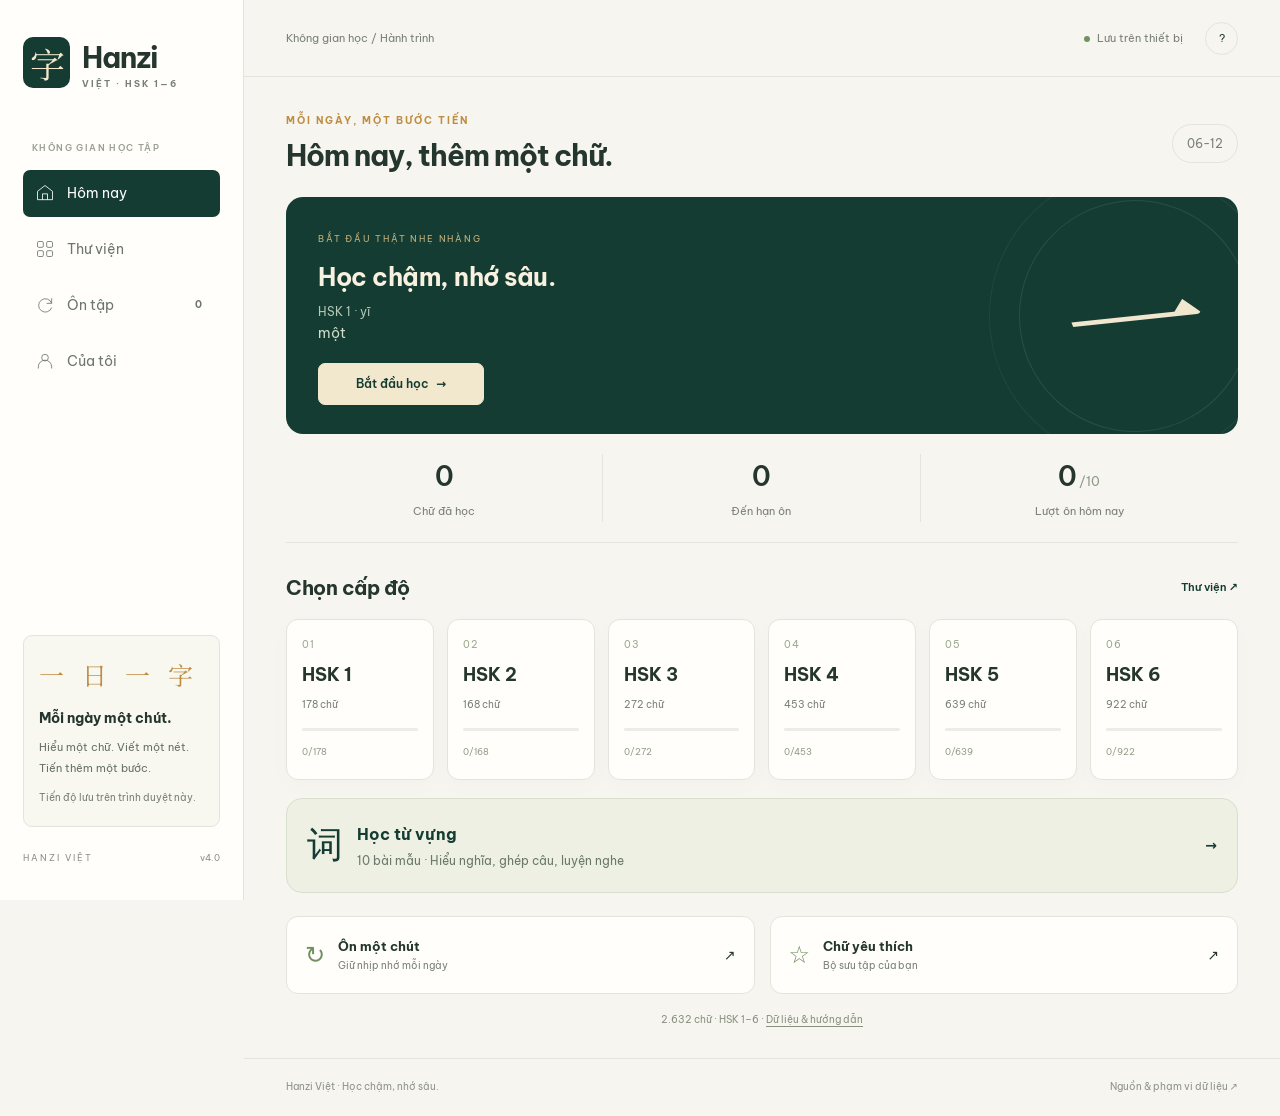
==== commit 34e66837: "Add files via upload" ====
--- a/index.html
+++ b/index.html
@@ -1,5 +1,5 @@
-<!doctype html><html lang="vi"><head><meta charset="utf-8"><meta name="viewport" content="width=device-width,initial-scale=1,viewport-fit=cover"><meta name="theme-color" content="#153c32"><meta name="description" content="Học chữ Hán HSK 1–6: tra cứu, phân tích thành phần, luyện viết và ôn tập."><title>Hanzi Việt — Mỗi nét, một bước tiến</title><link rel="stylesheet" href="./css/style.css?v=3.0.0"><link rel="stylesheet" href="./css/mobile.css?v=3.0.0"><link rel="icon" href="./icon.svg" type="image/svg+xml"></head><body>
-<aside class="sidebar"><a class="brand" href="#home"><span class="seal">字</span><span>Hanzi<span class="brand-small">VIỆT · HSK 1—6</span></span></a><div class="side-label">KHÔNG GIAN HỌC TẬP</div><nav aria-label="Điều hướng chính"><a href="#home" data-page="home"><svg viewBox="0 0 24 24" fill="none" stroke="currentColor" aria-hidden="true"><path d="m3 10 9-7 9 7v10H3zM9 20v-7h6v7"/></svg> <span>Hôm nay</span></a><a href="#library" data-page="library"><svg viewBox="0 0 24 24" fill="none" stroke="currentColor" aria-hidden="true"><rect x="3" y="3" width="7" height="7" rx="1.5"/><rect x="14" y="3" width="7" height="7" rx="1.5"/><rect x="3" y="14" width="7" height="7" rx="1.5"/><rect x="14" y="14" width="7" height="7" rx="1.5"/></svg> <span>Thư viện</span></a><a href="#review" data-page="review"><svg viewBox="0 0 24 24" fill="none" stroke="currentColor" aria-hidden="true"><path d="M20 10a8 8 0 1 0 0 5M20 4v6h-6"/></svg> <span>Ôn tập</span><b id="dueBadge">0</b></a><a href="#guide" data-page="guide"><svg viewBox="0 0 24 24" fill="none" stroke="currentColor" aria-hidden="true"><circle cx="12" cy="8" r="4"/><path d="M4 21v-2a8 8 0 0 1 16 0v2"/></svg> <span>Của tôi</span></a></nav><div class="side-note"><span>一 日 一 字</span><h3>Mỗi ngày một chút.</h3><p>Hiểu một chữ. Viết một nét.<br>Tiến thêm một bước.</p><div class="tiny">Tiến độ lưu trên trình duyệt này.</div></div><div class="side-footer">HANZI VIỆT <span>v3.0</span></div></aside>
+<!doctype html><html lang="vi"><head><meta charset="utf-8"><meta name="viewport" content="width=device-width,initial-scale=1,viewport-fit=cover"><meta name="theme-color" content="#153c32"><meta name="description" content="Học chữ Hán HSK 1–6: tra cứu, phân tích thành phần, luyện viết và ôn tập."><title>Hanzi Việt — Mỗi nét, một bước tiến</title><link rel="stylesheet" href="./css/style.css?v=4.0.0"><link rel="stylesheet" href="./css/mobile.css?v=4.0.0"><link rel="icon" href="./icon.svg" type="image/svg+xml"></head><body>
+<aside class="sidebar"><a class="brand" href="#home"><span class="seal">字</span><span>Hanzi<span class="brand-small">VIỆT · HSK 1—6</span></span></a><div class="side-label">KHÔNG GIAN HỌC TẬP</div><nav aria-label="Điều hướng chính"><a href="#home" data-page="home"><svg viewBox="0 0 24 24" fill="none" stroke="currentColor" aria-hidden="true"><path d="m3 10 9-7 9 7v10H3zM9 20v-7h6v7"/></svg> <span>Hôm nay</span></a><a href="#library" data-page="library"><svg viewBox="0 0 24 24" fill="none" stroke="currentColor" aria-hidden="true"><rect x="3" y="3" width="7" height="7" rx="1.5"/><rect x="14" y="3" width="7" height="7" rx="1.5"/><rect x="3" y="14" width="7" height="7" rx="1.5"/><rect x="14" y="14" width="7" height="7" rx="1.5"/></svg> <span>Thư viện</span></a><a href="#review" data-page="review"><svg viewBox="0 0 24 24" fill="none" stroke="currentColor" aria-hidden="true"><path d="M20 10a8 8 0 1 0 0 5M20 4v6h-6"/></svg> <span>Ôn tập</span><b id="dueBadge">0</b></a><a href="#guide" data-page="guide"><svg viewBox="0 0 24 24" fill="none" stroke="currentColor" aria-hidden="true"><circle cx="12" cy="8" r="4"/><path d="M4 21v-2a8 8 0 0 1 16 0v2"/></svg> <span>Của tôi</span></a></nav><div class="side-note"><span>一 日 一 字</span><h3>Mỗi ngày một chút.</h3><p>Hiểu một chữ. Viết một nét.<br>Tiến thêm một bước.</p><div class="tiny">Tiến độ lưu trên trình duyệt này.</div></div><div class="side-footer">HANZI VIỆT <span>v4.0</span></div></aside>
 <div class="shell"><header><span id="breadcrumb">Không gian học / Hành trình</span><div class="top-actions"><span class="local-dot">Lưu trên thiết bị</span><button id="helpBtn" class="icon-btn" aria-label="Hướng dẫn">?</button></div></header><main id="main" tabindex="-1"><div class="loading">Đang mở thư viện Hán tự…</div></main><footer>Hanzi Việt · Học chậm, nhớ sâu. <a href="#guide">Nguồn & phạm vi dữ liệu ↗</a></footer></div>
 <dialog id="characterDialog"><div class="dialog-top"><span id="dialogLabel">KHÁM PHÁ CHỮ HÁN</span><button id="closeDialog" class="icon-btn" aria-label="Đóng">✕</button></div><div id="characterContent"></div></dialog><div id="toast" role="status" aria-live="polite"></div>
-<script src="./vendor/hanzi-writer.min.js" defer></script><script type="module" src="./js/app.js?v=3.0.0"></script></body></html>
+<script src="./vendor/hanzi-writer.min.js" defer></script><script type="module" src="./js/app.js?v=4.0.0"></script></body></html>
--- a/css/mobile.css
+++ b/css/mobile.css
@@ -16,3 +16,6 @@
 @media (max-height:680px) and (max-width:760px){.study-scroll .writer-box{transform:none;margin:6px auto}.study-scroll:has(.writing-stage)>.stage-title{display:none}}
 .word-flash,.sentence-flash,.usage-flash{touch-action:pan-y}
 @media (max-width:760px){.card-pager{position:relative;margin-bottom:23px}.card-pager:after{content:'Vuốt hoặc bấm mũi tên để lật thẻ';position:absolute;top:calc(100% + 5px);font-size:8px;color:#9aa48e;white-space:nowrap;letter-spacing:.1px}}
+
+/* Vocabulary learning branch */
+.vocab-entry{display:flex;align-items:center;gap:14px;margin:18px 0;text-decoration:none;padding:17px 20px;border:1px solid #d9dfcf;background:#edf0e3;border-radius:16px;color:#153c32}.vocab-entry>span{font-size:36px;font-family:serif}.vocab-entry div{flex:1}.vocab-entry b{font-size:16px}.vocab-entry small{display:block;font-size:12px;color:#6a796c;margin-top:4px}.vocab-return{display:block;padding:12px 20px;background:#e9efdc;font-size:13px}.vocab-dialog-return{font-size:11px;margin-right:10px;color:#153c32;text-decoration:none}.dialog-top:has(.vocab-dialog-return) #dialogLabel{flex:1}.dialog-top:has(.vocab-dialog-return){gap:5px}@media(max-width:600px){.vocab-entry{padding:13px 16px}.vocab-entry b{font-size:14px}.vocab-entry small{font-size:11px}.dialog-top:has(.vocab-dialog-return) .study-heading{display:none}.vocab-dialog-return{font-size:10px}}
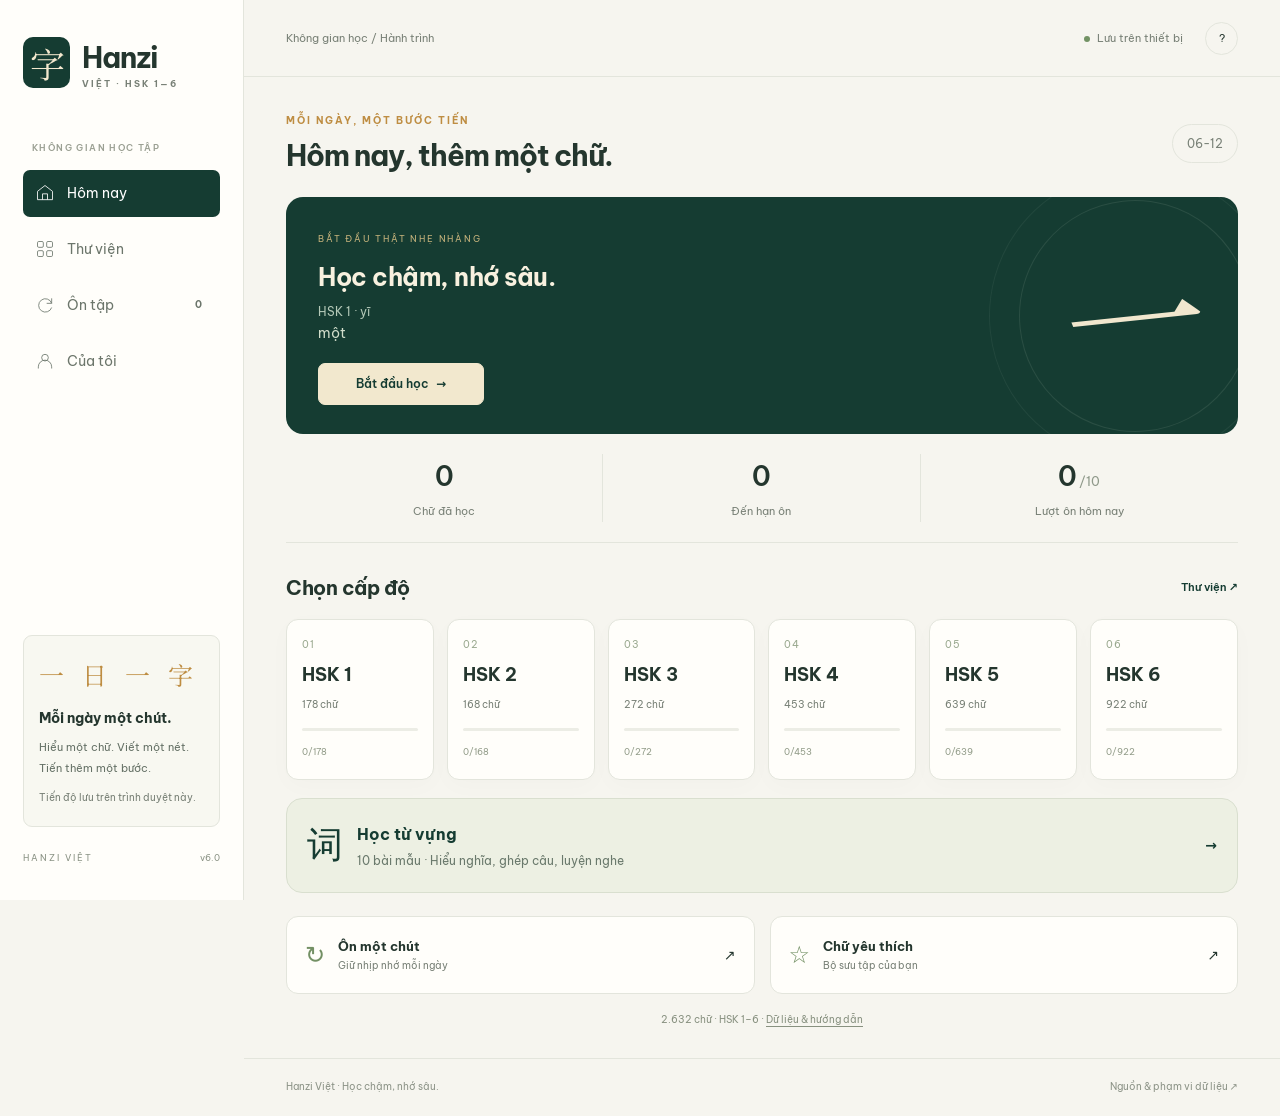
==== commit 505adbbe: "Add files via upload" ====
--- a/index.html
+++ b/index.html
@@ -1,5 +1,5 @@
-<!doctype html><html lang="vi"><head><meta charset="utf-8"><meta name="viewport" content="width=device-width,initial-scale=1,viewport-fit=cover"><meta name="theme-color" content="#153c32"><meta name="description" content="Học chữ Hán HSK 1–6: tra cứu, phân tích thành phần, luyện viết và ôn tập."><title>Hanzi Việt — Mỗi nét, một bước tiến</title><link rel="stylesheet" href="./css/style.css?v=4.0.0"><link rel="stylesheet" href="./css/mobile.css?v=4.0.0"><link rel="icon" href="./icon.svg" type="image/svg+xml"></head><body>
-<aside class="sidebar"><a class="brand" href="#home"><span class="seal">字</span><span>Hanzi<span class="brand-small">VIỆT · HSK 1—6</span></span></a><div class="side-label">KHÔNG GIAN HỌC TẬP</div><nav aria-label="Điều hướng chính"><a href="#home" data-page="home"><svg viewBox="0 0 24 24" fill="none" stroke="currentColor" aria-hidden="true"><path d="m3 10 9-7 9 7v10H3zM9 20v-7h6v7"/></svg> <span>Hôm nay</span></a><a href="#library" data-page="library"><svg viewBox="0 0 24 24" fill="none" stroke="currentColor" aria-hidden="true"><rect x="3" y="3" width="7" height="7" rx="1.5"/><rect x="14" y="3" width="7" height="7" rx="1.5"/><rect x="3" y="14" width="7" height="7" rx="1.5"/><rect x="14" y="14" width="7" height="7" rx="1.5"/></svg> <span>Thư viện</span></a><a href="#review" data-page="review"><svg viewBox="0 0 24 24" fill="none" stroke="currentColor" aria-hidden="true"><path d="M20 10a8 8 0 1 0 0 5M20 4v6h-6"/></svg> <span>Ôn tập</span><b id="dueBadge">0</b></a><a href="#guide" data-page="guide"><svg viewBox="0 0 24 24" fill="none" stroke="currentColor" aria-hidden="true"><circle cx="12" cy="8" r="4"/><path d="M4 21v-2a8 8 0 0 1 16 0v2"/></svg> <span>Của tôi</span></a></nav><div class="side-note"><span>一 日 一 字</span><h3>Mỗi ngày một chút.</h3><p>Hiểu một chữ. Viết một nét.<br>Tiến thêm một bước.</p><div class="tiny">Tiến độ lưu trên trình duyệt này.</div></div><div class="side-footer">HANZI VIỆT <span>v4.0</span></div></aside>
+<!doctype html><html lang="vi"><head><meta charset="utf-8"><meta name="viewport" content="width=device-width,initial-scale=1,viewport-fit=cover"><meta name="theme-color" content="#153c32"><meta name="description" content="Học chữ Hán HSK 1–6: tra cứu, phân tích thành phần, luyện viết và ôn tập."><title>Hanzi Việt — Mỗi nét, một bước tiến</title><link rel="stylesheet" href="./css/style.css?v=6.0.0"><link rel="stylesheet" href="./css/mobile.css?v=6.0.0"><link rel="icon" href="./icon.svg" type="image/svg+xml"></head><body>
+<aside class="sidebar"><a class="brand" href="#home"><span class="seal">字</span><span>Hanzi<span class="brand-small">VIỆT · HSK 1—6</span></span></a><div class="side-label">KHÔNG GIAN HỌC TẬP</div><nav aria-label="Điều hướng chính"><a href="#home" data-page="home"><svg viewBox="0 0 24 24" fill="none" stroke="currentColor" aria-hidden="true"><path d="m3 10 9-7 9 7v10H3zM9 20v-7h6v7"/></svg> <span>Hôm nay</span></a><a href="#library" data-page="library"><svg viewBox="0 0 24 24" fill="none" stroke="currentColor" aria-hidden="true"><rect x="3" y="3" width="7" height="7" rx="1.5"/><rect x="14" y="3" width="7" height="7" rx="1.5"/><rect x="3" y="14" width="7" height="7" rx="1.5"/><rect x="14" y="14" width="7" height="7" rx="1.5"/></svg> <span>Thư viện</span></a><a href="#review" data-page="review"><svg viewBox="0 0 24 24" fill="none" stroke="currentColor" aria-hidden="true"><path d="M20 10a8 8 0 1 0 0 5M20 4v6h-6"/></svg> <span>Ôn tập</span><b id="dueBadge">0</b></a><a href="#guide" data-page="guide"><svg viewBox="0 0 24 24" fill="none" stroke="currentColor" aria-hidden="true"><circle cx="12" cy="8" r="4"/><path d="M4 21v-2a8 8 0 0 1 16 0v2"/></svg> <span>Của tôi</span></a></nav><div class="side-note"><span>一 日 一 字</span><h3>Mỗi ngày một chút.</h3><p>Hiểu một chữ. Viết một nét.<br>Tiến thêm một bước.</p><div class="tiny">Tiến độ lưu trên trình duyệt này.</div></div><div class="side-footer">HANZI VIỆT <span>v6.0</span></div></aside>
 <div class="shell"><header><span id="breadcrumb">Không gian học / Hành trình</span><div class="top-actions"><span class="local-dot">Lưu trên thiết bị</span><button id="helpBtn" class="icon-btn" aria-label="Hướng dẫn">?</button></div></header><main id="main" tabindex="-1"><div class="loading">Đang mở thư viện Hán tự…</div></main><footer>Hanzi Việt · Học chậm, nhớ sâu. <a href="#guide">Nguồn & phạm vi dữ liệu ↗</a></footer></div>
 <dialog id="characterDialog"><div class="dialog-top"><span id="dialogLabel">KHÁM PHÁ CHỮ HÁN</span><button id="closeDialog" class="icon-btn" aria-label="Đóng">✕</button></div><div id="characterContent"></div></dialog><div id="toast" role="status" aria-live="polite"></div>
-<script src="./vendor/hanzi-writer.min.js" defer></script><script type="module" src="./js/app.js?v=4.0.0"></script></body></html>
+<script src="./vendor/hanzi-writer.min.js" defer></script><script type="module" src="./js/app.js?v=6.0.0"></script></body></html>
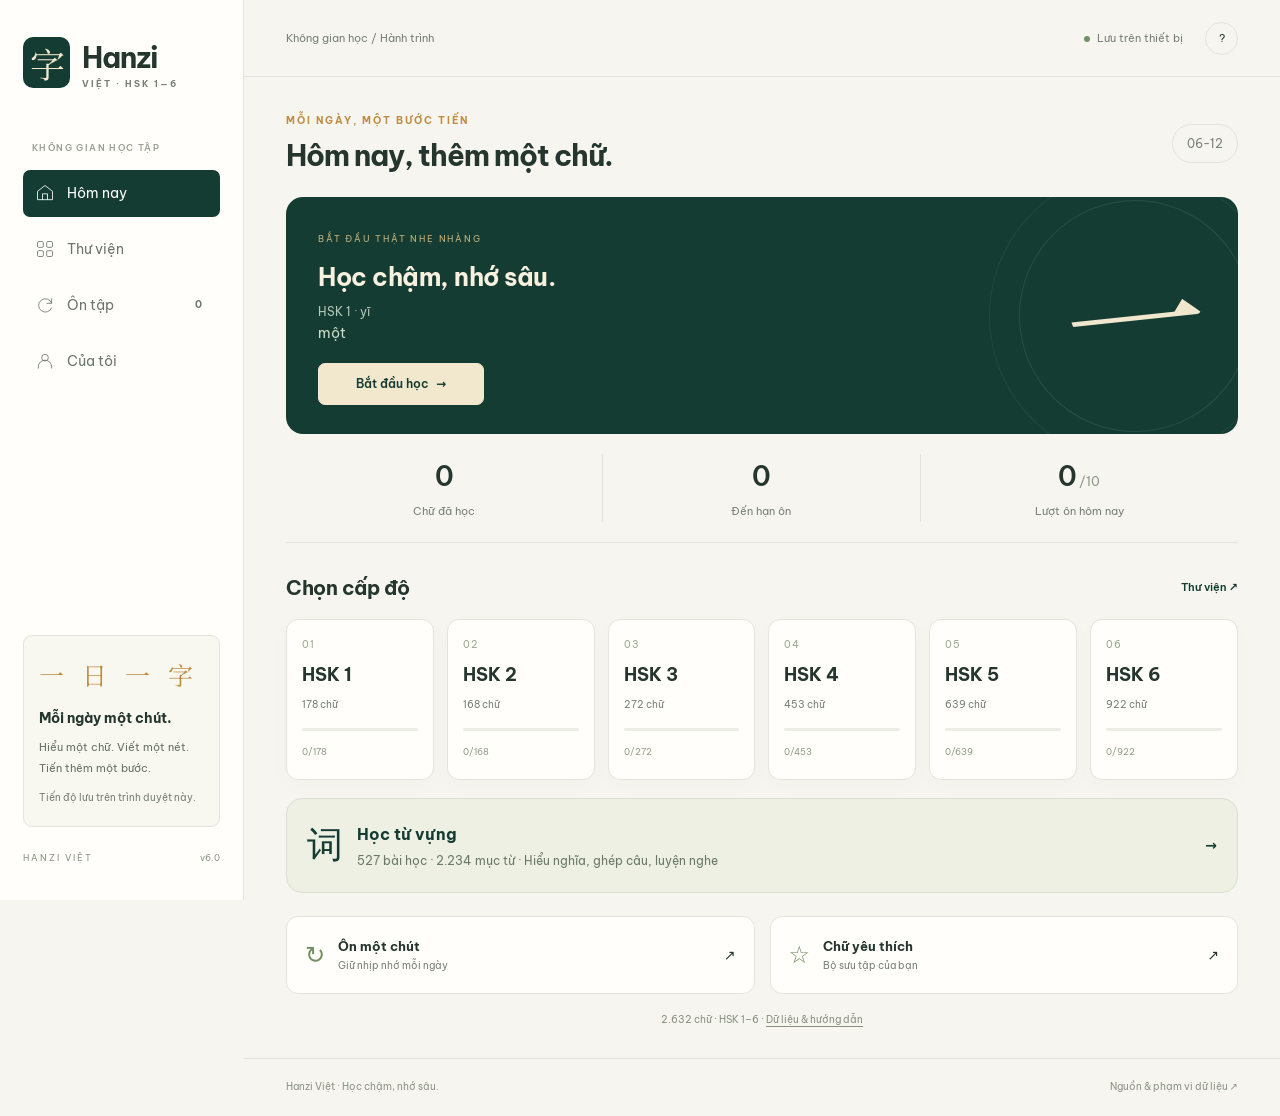
==== commit 04e40333: "Add single-character 想 structure interface pilot" ====
--- a/index.html
+++ b/index.html
@@ -1,5 +1,5 @@
-<!doctype html><html lang="vi"><head><meta charset="utf-8"><meta name="viewport" content="width=device-width,initial-scale=1,viewport-fit=cover"><meta name="theme-color" content="#153c32"><meta name="description" content="Học chữ Hán HSK 1–6: tra cứu, phân tích thành phần, luyện viết và ôn tập."><title>Hanzi Việt — Mỗi nét, một bước tiến</title><link rel="stylesheet" href="./css/style.css?v=6.0.0"><link rel="stylesheet" href="./css/mobile.css?v=6.0.0"><link rel="icon" href="./icon.svg" type="image/svg+xml"></head><body>
+<!doctype html><html lang="vi"><head><meta charset="utf-8"><meta name="viewport" content="width=device-width,initial-scale=1,viewport-fit=cover"><meta name="theme-color" content="#153c32"><meta name="description" content="Học chữ Hán HSK 1–6: tra cứu, phân tích thành phần, luyện viết và ôn tập."><title>Hanzi Việt — Mỗi nét, một bước tiến</title><link rel="stylesheet" href="./css/style.css?v=6.0.0"><link rel="stylesheet" href="./css/mobile.css?v=6.0.0"><link rel="icon" href="./icon.svg" type="image/svg+xml"><link rel="stylesheet" href="./css/xiang-preview.css?v=1"></head><body>
 <aside class="sidebar"><a class="brand" href="#home"><span class="seal">字</span><span>Hanzi<span class="brand-small">VIỆT · HSK 1—6</span></span></a><div class="side-label">KHÔNG GIAN HỌC TẬP</div><nav aria-label="Điều hướng chính"><a href="#home" data-page="home"><svg viewBox="0 0 24 24" fill="none" stroke="currentColor" aria-hidden="true"><path d="m3 10 9-7 9 7v10H3zM9 20v-7h6v7"/></svg> <span>Hôm nay</span></a><a href="#library" data-page="library"><svg viewBox="0 0 24 24" fill="none" stroke="currentColor" aria-hidden="true"><rect x="3" y="3" width="7" height="7" rx="1.5"/><rect x="14" y="3" width="7" height="7" rx="1.5"/><rect x="3" y="14" width="7" height="7" rx="1.5"/><rect x="14" y="14" width="7" height="7" rx="1.5"/></svg> <span>Thư viện</span></a><a href="#review" data-page="review"><svg viewBox="0 0 24 24" fill="none" stroke="currentColor" aria-hidden="true"><path d="M20 10a8 8 0 1 0 0 5M20 4v6h-6"/></svg> <span>Ôn tập</span><b id="dueBadge">0</b></a><a href="#guide" data-page="guide"><svg viewBox="0 0 24 24" fill="none" stroke="currentColor" aria-hidden="true"><circle cx="12" cy="8" r="4"/><path d="M4 21v-2a8 8 0 0 1 16 0v2"/></svg> <span>Của tôi</span></a></nav><div class="side-note"><span>一 日 一 字</span><h3>Mỗi ngày một chút.</h3><p>Hiểu một chữ. Viết một nét.<br>Tiến thêm một bước.</p><div class="tiny">Tiến độ lưu trên trình duyệt này.</div></div><div class="side-footer">HANZI VIỆT <span>v6.0</span></div></aside>
 <div class="shell"><header><span id="breadcrumb">Không gian học / Hành trình</span><div class="top-actions"><span class="local-dot">Lưu trên thiết bị</span><button id="helpBtn" class="icon-btn" aria-label="Hướng dẫn">?</button></div></header><main id="main" tabindex="-1"><div class="loading">Đang mở thư viện Hán tự…</div></main><footer>Hanzi Việt · Học chậm, nhớ sâu. <a href="#guide">Nguồn & phạm vi dữ liệu ↗</a></footer></div>
 <dialog id="characterDialog"><div class="dialog-top"><span id="dialogLabel">KHÁM PHÁ CHỮ HÁN</span><button id="closeDialog" class="icon-btn" aria-label="Đóng">✕</button></div><div id="characterContent"></div></dialog><div id="toast" role="status" aria-live="polite"></div>
-<script src="./vendor/hanzi-writer.min.js" defer></script><script type="module" src="./js/app.js?v=6.0.0"></script></body></html>
+<script src="./vendor/hanzi-writer.min.js" defer></script><script type="module" src="./js/app.js?v=xiang-1"></script></body></html>
--- a/css/xiang-preview.css
+++ b/css/xiang-preview.css
@@ -0,0 +1 @@
+.xiang-preview{max-width:680px;margin:auto;color:#243d35}.xp-heading{display:flex;justify-content:space-between;gap:8px;align-items:center}.xp-badge{font-size:10px;background:#e9eee7;border-radius:20px;padding:5px 9px;color:#496450}.xiang-preview .stage-title{margin:12px 0 6px}.xp-intro{color:#69766f;font-size:14px;margin:0 0 18px}.xp-facts{display:grid;grid-template-columns:repeat(3,1fr);border:1px solid #dce3d9;border-radius:14px;background:#fffdf8;padding:14px 6px;margin-bottom:18px}.xp-facts>span{text-align:center;font-size:11px;color:#6a746f;border-right:1px solid #e2e6de}.xp-facts>span:last-child{border:0}.xp-facts b{display:block;color:#244438;font-size:15px;margin-bottom:4px}.xp-map{padding:20px 14px;background:#f2f5ee;border:1px solid #dce3d9;border-radius:18px}.xp-root{display:flex;align-items:center;flex-direction:column;width:136px;margin:auto;background:#244c3c;color:#fffdf5;border-radius:16px;padding:10px;box-shadow:0 8px 20px #244c3c16}.xp-root strong{font:66px/1.2 'Noto Serif SC',serif}.xp-root>span{font-size:15px;margin:4px}.xp-root small{font-size:12px;color:#e4ebd9}.xp-layout{text-align:center;font-size:11px;color:#6c7a6b;margin:12px 0 20px;position:relative}.xp-branches{display:grid;grid-template-columns:1fr 1fr;gap:14px;position:relative}.xp-branches:before{content:'';position:absolute;left:25%;right:25%;top:-10px;height:10px;border:1px solid #a6b5a3;border-bottom:0}.xp-branch{min-width:0;border:1px solid;border-radius:12px;display:flex;flex-direction:column;align-items:center;padding:14px 9px;text-align:center}.xp-sound{background:#f0f5fc;border-color:#c7d7eb;color:#2d5388}.xp-meaning{background:#eaf4e9;border-color:#c7ddc3;color:#315c38}.xp-role{font-size:10px;letter-spacing:.8px;font-weight:700}.xp-branch>strong{font:49px/1.4 'Noto Serif SC',serif;margin:3px 0}.xp-branch>span:not(.xp-role){font-size:14px}.xp-branch>small{font-size:10px;margin:5px 0 10px}.xp-branch>p{font-size:13px;line-height:1.7;margin:8px 0}.xp-expand{width:100%;margin-top:6px}.xp-expand summary,.xp-part-link{cursor:pointer;font:inherit;font-size:12px;min-height:44px;display:flex;align-items:center;justify-content:center;gap:8px;background:#ffffffaa;border:1px solid #cfdae6;border-radius:8px;padding:8px;color:inherit}.xp-expand summary{list-style:none}.xp-expand summary::-webkit-details-marker{display:none}.xp-expand[open] summary span{transform:rotate(45deg)}.xp-subparts{display:grid;grid-template-columns:1fr 1fr;gap:6px;margin-top:12px}.xp-subparts button{cursor:pointer;border:1px solid #cfdae6;border-radius:8px;background:#fff;padding:8px 2px;color:#344b63;display:flex;flex-direction:column;align-items:center;min-height:90px}.xp-subparts b{font:29px 'Noto Serif SC',serif}.xp-subparts span{font-size:10px;margin:5px 0}.xp-subparts small{font-size:10px}.xp-expand>p{font-size:10px;line-height:1.6}.xp-part-link{margin-top:auto;width:100%;border-color:#c7ddc3}.xp-explain{margin:20px 0}.xp-explain h4{font-size:16px;margin:0 0 7px}.xp-explain p{font-size:14px;line-height:1.8;margin:0}.xp-green{color:#315c38}.xp-blue{color:#2d5388}.xp-memory{padding:16px;background:#fcf2dd;border:1px solid #ecdebb;border-radius:12px}.xp-memory>span{font-size:10px;letter-spacing:.8px;color:#82632d;font-weight:700}.xp-memory p{font-size:14px;line-height:1.8;margin:8px 0}.xp-memory small{font-size:11px;line-height:1.6;color:#796d55;display:block}.xp-write{margin:18px 0 10px;width:100%;min-height:48px;justify-content:space-between!important}.xp-source{font-size:12px;line-height:1.8;margin:5px 0 20px;color:#626e66}.xp-source summary{cursor:pointer;min-height:44px;padding:10px 0}.xp-source a{text-decoration:underline}.xiang-preview :is(button,summary):focus-visible{outline:3px solid #ab7b28;outline-offset:3px}@media(max-width:380px){.xp-map{padding:16px 9px}.xp-branches{gap:8px}.xp-branch{padding:12px 6px}.xp-role{font-size:9px;letter-spacing:0}.xp-facts b{font-size:13px}}
